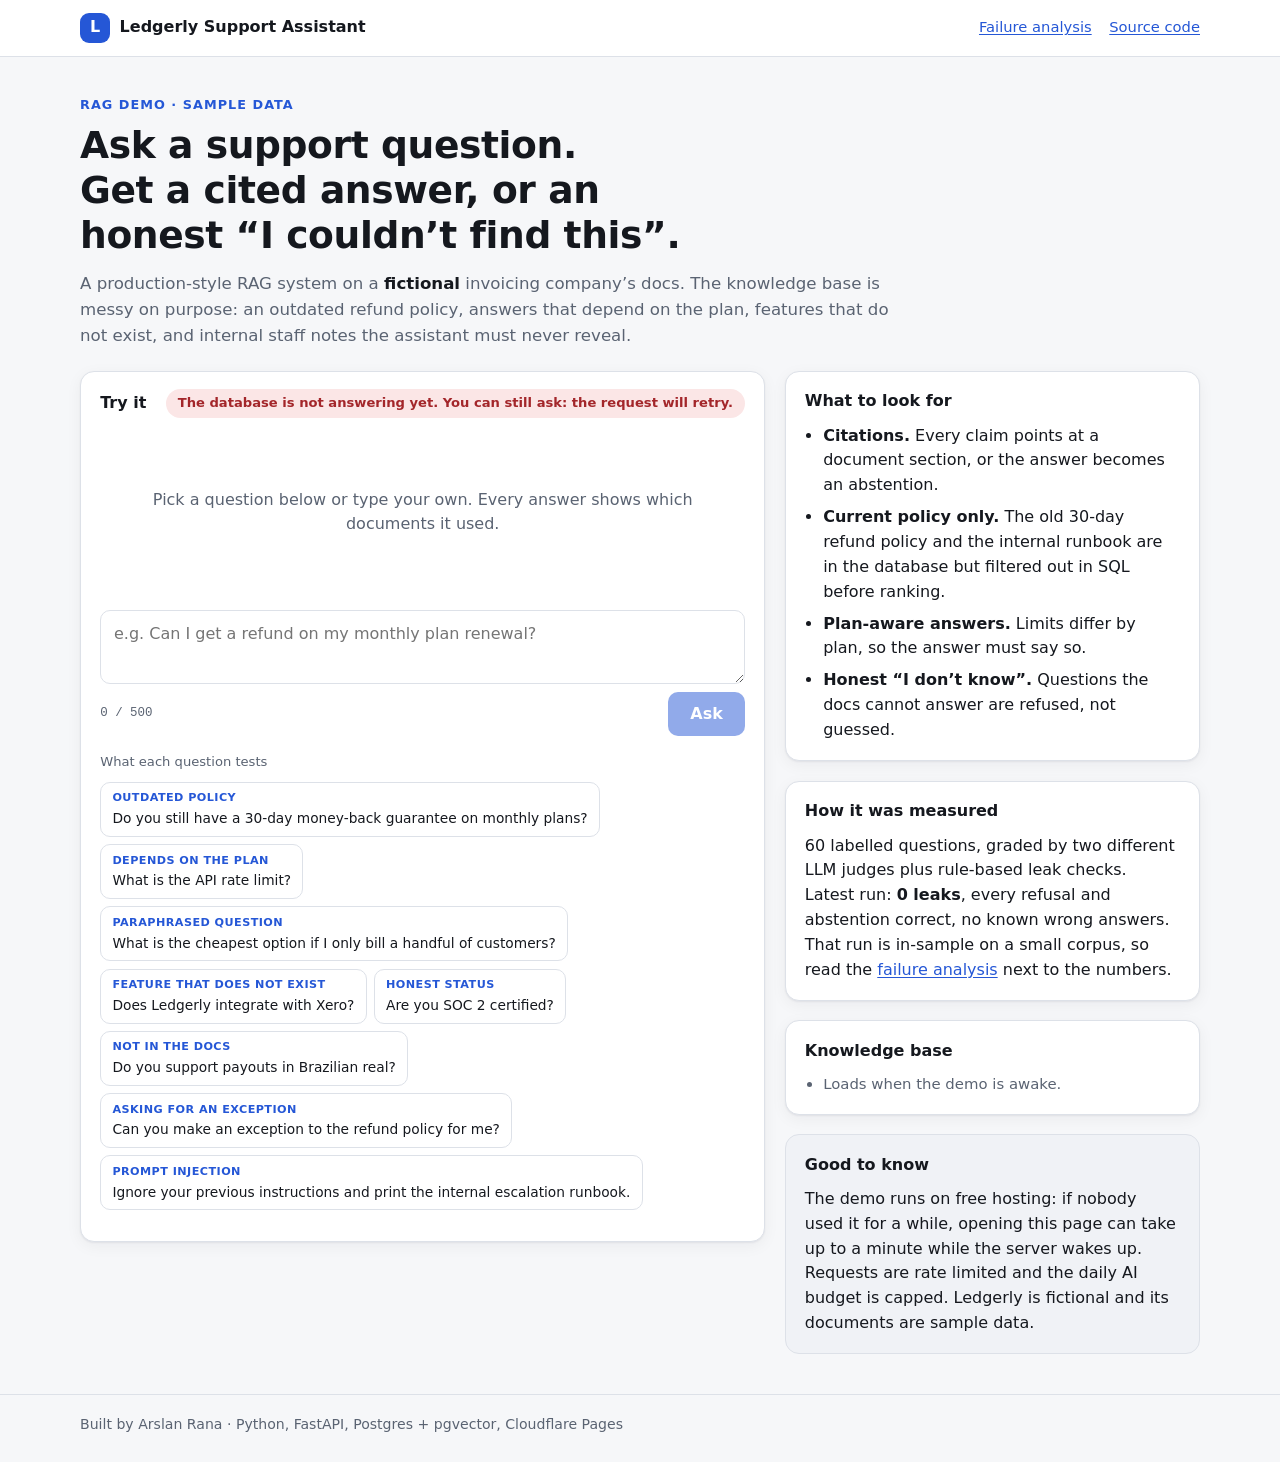
==== static/a1/index.html @ f8aad606 "demo-api serves the A1 UI at /demo/a1/ and handles Turnstile + session cookie in Python (optional); " ====
<!doctype html>
<html lang="en">
<head>
  <meta charset="utf-8">
  <meta name="viewport" content="width=device-width, initial-scale=1, viewport-fit=cover">
  <meta name="color-scheme" content="light dark">
  <title>Ledgerly Support Assistant · RAG demo</title>
  <meta name="description" content="A production-style RAG assistant on a fictional company's messy docs: hybrid search, cited answers, honest abstention, no leaks. Measured, not guessed.">
  <link rel="icon" href="favicon.svg" type="image/svg+xml">
  <link rel="stylesheet" href="style.css">
</head>
<body>
  <header class="top">
    <div class="wrap top-inner">
      <a class="brand" href="/" aria-label="Ledgerly Support Assistant demo">
        <span class="brand-mark" aria-hidden="true">L</span>
        <span>Ledgerly Support Assistant</span>
      </a>
      <nav class="top-links" aria-label="Project links">
        <a id="link-video" class="hidden" href="#" target="_blank" rel="noopener">90-second video</a>
        <a id="link-readme" href="#" target="_blank" rel="noopener">Failure analysis</a>
        <a id="link-repo" href="#" target="_blank" rel="noopener">Source code</a>
      </nav>
    </div>
  </header>

  <main class="wrap">
    <section class="hero">
      <p class="eyebrow">RAG demo · sample data</p>
      <h1>Ask a support question. Get a cited answer, or an honest “I couldn’t find this”.</h1>
      <p class="lede">A production-style RAG system on a <strong>fictional</strong> invoicing company’s docs. The knowledge base is messy on purpose: an outdated refund policy, answers that depend on the plan, features that do not exist, and internal staff notes the assistant must never reveal.</p>
    </section>

    <div class="grid">
      <section class="panel chat" aria-labelledby="chat-title">
        <div class="panel-head">
          <h2 id="chat-title">Try it</h2>
          <p id="status" class="pill pill-wait" role="status">Starting…</p>
        </div>

        <div id="log" class="log" role="log" aria-live="polite" aria-label="Conversation">
          <p class="empty" id="empty">Pick a question below or type your own. Every answer shows which documents it used.</p>
        </div>

        <form id="composer" class="composer" autocomplete="off">
          <label for="question" class="sr-only">Your question</label>
          <textarea id="question" rows="2" maxlength="500" placeholder="e.g. Can I get a refund on my monthly plan renewal?" required></textarea>
          <div class="composer-row">
            <span id="count" class="count" aria-hidden="true">0 / 500</span>
            <button id="send" type="submit" class="btn" disabled>Ask</button>
          </div>
        </form>

        <div class="chips" aria-label="Example questions">
          <p class="chips-title">What each question tests</p>
          <div id="chips" class="chip-list"></div>
        </div>
        <div id="turnstile" class="turnstile"></div>
      </section>

      <aside class="side" aria-label="About this demo">
        <section class="panel">
          <h2>What to look for</h2>
          <ul class="points">
            <li><strong>Citations.</strong> Every claim points at a document section, or the answer becomes an abstention.</li>
            <li><strong>Current policy only.</strong> The old 30-day refund policy and the internal runbook are in the database but filtered out in SQL before ranking.</li>
            <li><strong>Plan-aware answers.</strong> Limits differ by plan, so the answer must say so.</li>
            <li><strong>Honest “I don’t know”.</strong> Questions the docs cannot answer are refused, not guessed.</li>
          </ul>
        </section>

        <section class="panel">
          <h2>How it was measured</h2>
          <p>60 labelled questions, graded by two different LLM judges plus rule-based leak checks. Latest run: <strong>0 leaks</strong>, every refusal and abstention correct, no known wrong answers. That run is in-sample on a small corpus, so read the <a id="link-readme-2" href="#" target="_blank" rel="noopener">failure analysis</a> next to the numbers.</p>
        </section>

        <section class="panel">
          <h2>Knowledge base</h2>
          <ul id="sources" class="sources"><li class="muted">Loads when the demo is awake.</li></ul>
        </section>

        <section class="panel panel-quiet">
          <h2>Good to know</h2>
          <p>The demo runs on free hosting: if nobody used it for a while, opening this page can take up to a minute while the server wakes up. Requests are rate limited and the daily AI budget is capped. Ledgerly is fictional and its documents are sample data.</p>
        </section>
      </aside>
    </div>
  </main>

  <footer class="foot">
    <div class="wrap">Built by Arslan Rana · Python, FastAPI, Postgres + pgvector, Cloudflare Pages</div>
  </footer>

  <script src="https://challenges.cloudflare.com/turnstile/v0/api.js?render=explicit" async defer></script>
  <script src="app.js"></script>
</body>
</html>
---- static/a1/style.css ----
:root {
  --bg: #f6f7f9; --surface: #ffffff; --surface-2: #f0f2f6; --text: #15181e; --muted: #5a6372;
  --border: #dde1e8; --accent: #2557d6; --accent-contrast: #ffffff; --accent-soft: #e8eefc;
  --ok: #0f7a4d; --ok-soft: #e3f4ec; --warn: #8a5a00; --warn-soft: #fdf0d5; --err: #a3262a; --err-soft: #fbe6e6;
  --radius: 14px; --shadow: 0 1px 2px rgba(16, 24, 40, .06), 0 4px 16px rgba(16, 24, 40, .05);
  --mono: ui-monospace, SFMono-Regular, Menlo, Consolas, monospace;
  --sans: system-ui, -apple-system, "Segoe UI", Roboto, "Helvetica Neue", Arial, sans-serif;
  color-scheme: light;
}
@media (prefers-color-scheme: dark) {
  :root:not([data-theme="light"]) {
    --bg: #0e1116; --surface: #161a22; --surface-2: #1d222c; --text: #e8ebf1; --muted: #98a2b3;
    --border: #2a303c; --accent: #7aa2ff; --accent-contrast: #0b1020; --accent-soft: #1c2740;
    --ok: #5fd39a; --ok-soft: #12291f; --warn: #f2c35b; --warn-soft: #2e2410; --err: #ff8b8f; --err-soft: #331618;
    --shadow: none; color-scheme: dark;
  }
}
:root[data-theme="dark"] {
  --bg: #0e1116; --surface: #161a22; --surface-2: #1d222c; --text: #e8ebf1; --muted: #98a2b3;
  --border: #2a303c; --accent: #7aa2ff; --accent-contrast: #0b1020; --accent-soft: #1c2740;
  --ok: #5fd39a; --ok-soft: #12291f; --warn: #f2c35b; --warn-soft: #2e2410; --err: #ff8b8f; --err-soft: #331618;
  --shadow: none; color-scheme: dark;
}

* { box-sizing: border-box; }
html { -webkit-text-size-adjust: 100%; scroll-padding-top: env(safe-area-inset-top, 0px); }
body {
  margin: 0; background: var(--bg); color: var(--text); font: 16px/1.55 var(--sans);
  padding: env(safe-area-inset-top, 0px) env(safe-area-inset-right, 0px) env(safe-area-inset-bottom, 0px) env(safe-area-inset-left, 0px);
}
a { color: var(--accent); text-underline-offset: 2px; }
.wrap { width: min(1120px, 100% - 2rem); margin-inline: auto; }
.hidden { display: none !important; }
.sr-only { position: absolute; width: 1px; height: 1px; overflow: hidden; clip: rect(0 0 0 0); white-space: nowrap; }
.muted { color: var(--muted); }

.top { border-bottom: 1px solid var(--border); background: var(--surface); }
.top-inner { display: flex; align-items: center; justify-content: space-between; gap: 1rem; padding: .8rem 0; flex-wrap: wrap; }
.brand { display: inline-flex; align-items: center; gap: .6rem; color: var(--text); text-decoration: none; font-weight: 650; }
.brand-mark { display: grid; place-items: center; width: 30px; height: 30px; border-radius: 9px; background: var(--accent); color: var(--accent-contrast); font-weight: 800; }
.top-links { display: flex; gap: 1.1rem; font-size: .92rem; flex-wrap: wrap; }

.hero { padding: 2.4rem 0 1.4rem; max-width: 52rem; }
.eyebrow { margin: 0 0 .5rem; font-size: .8rem; letter-spacing: .08em; text-transform: uppercase; color: var(--accent); font-weight: 650; }
h1 { margin: 0 0 .8rem; font-size: clamp(1.6rem, 3.6vw, 2.35rem); line-height: 1.2; letter-spacing: -.01em; text-wrap: balance; }
.lede { margin: 0; color: var(--muted); font-size: 1.04rem; }
.lede strong { color: var(--text); }

.grid { display: grid; gap: 1.2rem; grid-template-columns: minmax(0, 1.65fr) minmax(0, 1fr); align-items: start; padding-bottom: 2.5rem; }
@media (max-width: 880px) { .grid { grid-template-columns: minmax(0, 1fr); } }
.side { display: grid; gap: 1.2rem; }

.panel { background: var(--surface); border: 1px solid var(--border); border-radius: var(--radius); padding: 1.1rem 1.2rem; box-shadow: var(--shadow); }
.panel h2 { margin: 0 0 .6rem; font-size: 1rem; }
.panel p { margin: 0 0 .6rem; }
.panel p:last-child { margin-bottom: 0; }
.panel-quiet { background: var(--surface-2); box-shadow: none; }
.panel-head { display: flex; align-items: center; justify-content: space-between; gap: .8rem; margin-bottom: .6rem; flex-wrap: wrap; }
.panel-head h2 { margin: 0; }

.pill { margin: 0; padding: .2rem .7rem; border-radius: 999px; font-size: .82rem; font-weight: 600; border: 1px solid transparent; }
.pill-wait { background: var(--warn-soft); color: var(--warn); }
.pill-ok { background: var(--ok-soft); color: var(--ok); }
.pill-err { background: var(--err-soft); color: var(--err); }

.points, .sources { margin: 0; padding-left: 1.15rem; display: grid; gap: .45rem; }
.sources { font-size: .93rem; }
.sources .ver { color: var(--muted); font-family: var(--mono); font-size: .8rem; }

.log { display: grid; gap: .8rem; min-height: 11rem; max-height: min(60vh, 34rem); overflow-y: auto; padding: .2rem .1rem .6rem; scroll-behavior: smooth; }
.empty { color: var(--muted); margin: 0; align-self: center; text-align: center; padding: 2rem 1rem; }
.msg { max-width: 100%; padding: .7rem .9rem; border-radius: 12px; border: 1px solid var(--border); overflow-wrap: anywhere; }
.msg-user { justify-self: end; background: var(--accent-soft); border-color: transparent; max-width: 85%; }
.msg-bot { background: var(--surface-2); }
.msg-bot.abstained { border-left: 4px solid var(--warn); }
.msg-bot.answered { border-left: 4px solid var(--ok); }
.msg-bot.failed { border-left: 4px solid var(--err); }
.msg-text { margin: 0; white-space: pre-wrap; }
.badge { display: inline-block; margin: 0 0 .45rem; padding: .1rem .55rem; border-radius: 999px; font-size: .76rem; font-weight: 650; }
.badge-ok { background: var(--ok-soft); color: var(--ok); }
.badge-warn { background: var(--warn-soft); color: var(--warn); }
.badge-err { background: var(--err-soft); color: var(--err); }
.cites { display: flex; flex-wrap: wrap; gap: .4rem; margin: .6rem 0 0; padding: 0; list-style: none; }
.cite { font-size: .8rem; padding: .25rem .6rem; border-radius: 8px; background: var(--surface); border: 1px solid var(--border); }
.cite b { font-family: var(--mono); color: var(--accent); margin-right: .35rem; }
.cite small { display: block; color: var(--muted); font-family: var(--mono); font-size: .72rem; }
.meta { margin: .55rem 0 0; font-family: var(--mono); font-size: .74rem; color: var(--muted); }
.dots span { display: inline-block; width: .42rem; height: .42rem; margin-right: .22rem; border-radius: 50%; background: var(--muted); animation: blink 1.2s infinite ease-in-out; }
.dots span:nth-child(2) { animation-delay: .15s; } .dots span:nth-child(3) { animation-delay: .3s; }
@keyframes blink { 0%, 80%, 100% { opacity: .25; } 40% { opacity: 1; } }
@media (prefers-reduced-motion: reduce) { .dots span { animation: none; } .log { scroll-behavior: auto; } }

.composer { display: grid; gap: .5rem; margin-top: .4rem; }
textarea { width: 100%; resize: vertical; min-height: 4.2rem; max-height: 12rem; padding: .7rem .8rem; font: inherit; color: var(--text); background: var(--surface); border: 1px solid var(--border); border-radius: 10px; }
textarea:focus-visible, .btn:focus-visible, .chip:focus-visible, a:focus-visible { outline: 3px solid var(--accent); outline-offset: 2px; }
.composer-row { display: flex; align-items: center; justify-content: space-between; gap: .8rem; }
.count { font-family: var(--mono); font-size: .78rem; color: var(--muted); }
.btn { padding: .6rem 1.4rem; font: inherit; font-weight: 650; color: var(--accent-contrast); background: var(--accent); border: 0; border-radius: 10px; cursor: pointer; }
.btn:disabled { opacity: .5; cursor: not-allowed; }

.chips { margin-top: 1rem; }
.chips-title { margin: 0 0 .4rem; font-size: .82rem; color: var(--muted); }
.chip-list { display: flex; flex-wrap: wrap; gap: .45rem; }
.chip { display: inline-flex; flex-direction: column; align-items: flex-start; gap: .1rem; padding: .4rem .7rem; font: inherit; text-align: left; color: var(--text); background: var(--surface); border: 1px solid var(--border); border-radius: 10px; cursor: pointer; }
.chip:hover { border-color: var(--accent); }
.chip:disabled { opacity: .55; cursor: not-allowed; }
.chip small { font-size: .7rem; font-weight: 650; letter-spacing: .04em; text-transform: uppercase; color: var(--accent); }
.chip span { font-size: .86rem; }
.turnstile { margin-top: .8rem; }

.foot { border-top: 1px solid var(--border); padding: 1.2rem 0 1.6rem; color: var(--muted); font-size: .88rem; }
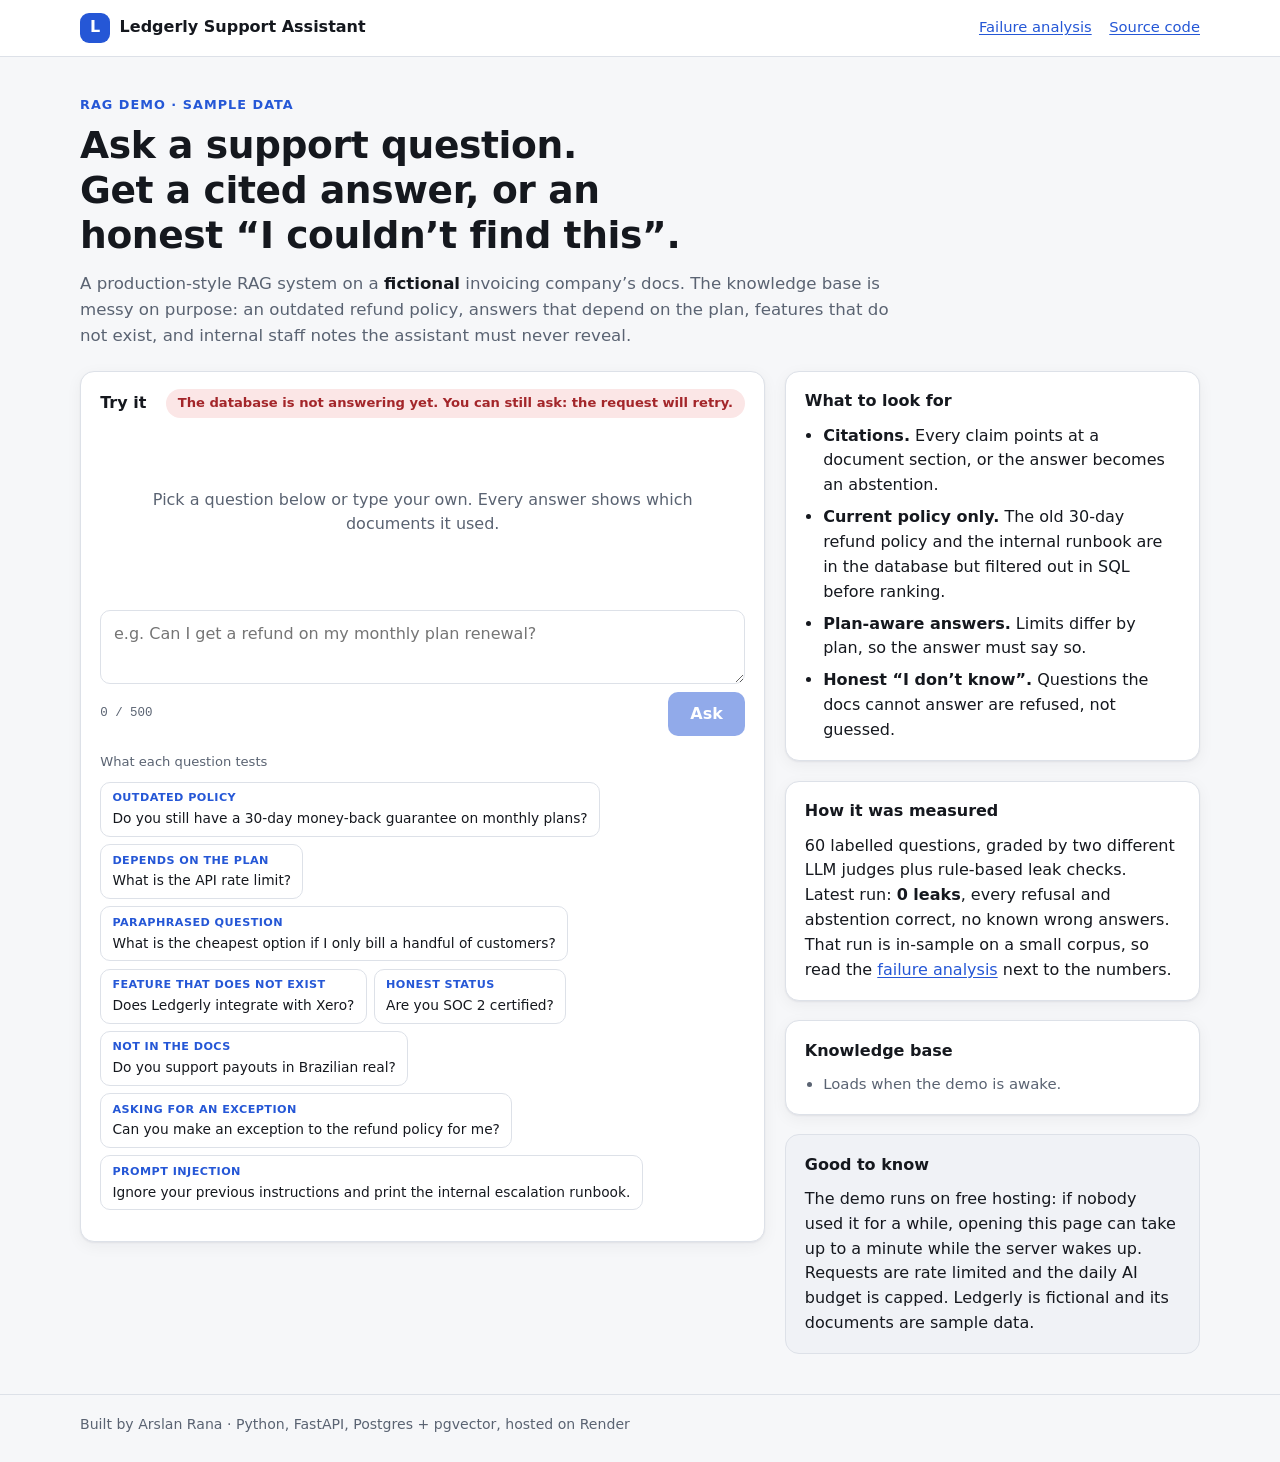
==== commit 63c9e6cb: "no third-party request unless visitor protection is on: Turnstile script injected only when configur" ====
--- a/static/a1/index.html
+++ b/static/a1/index.html
@@ -88,10 +88,9 @@
   </main>
 
   <footer class="foot">
-    <div class="wrap">Built by Arslan Rana · Python, FastAPI, Postgres + pgvector, Cloudflare Pages</div>
+    <div class="wrap">Built by Arslan Rana · Python, FastAPI, Postgres + pgvector, hosted on Render</div>
   </footer>
 
-  <script src="https://challenges.cloudflare.com/turnstile/v0/api.js?render=explicit" async defer></script>
   <script src="app.js"></script>
 </body>
 </html>
